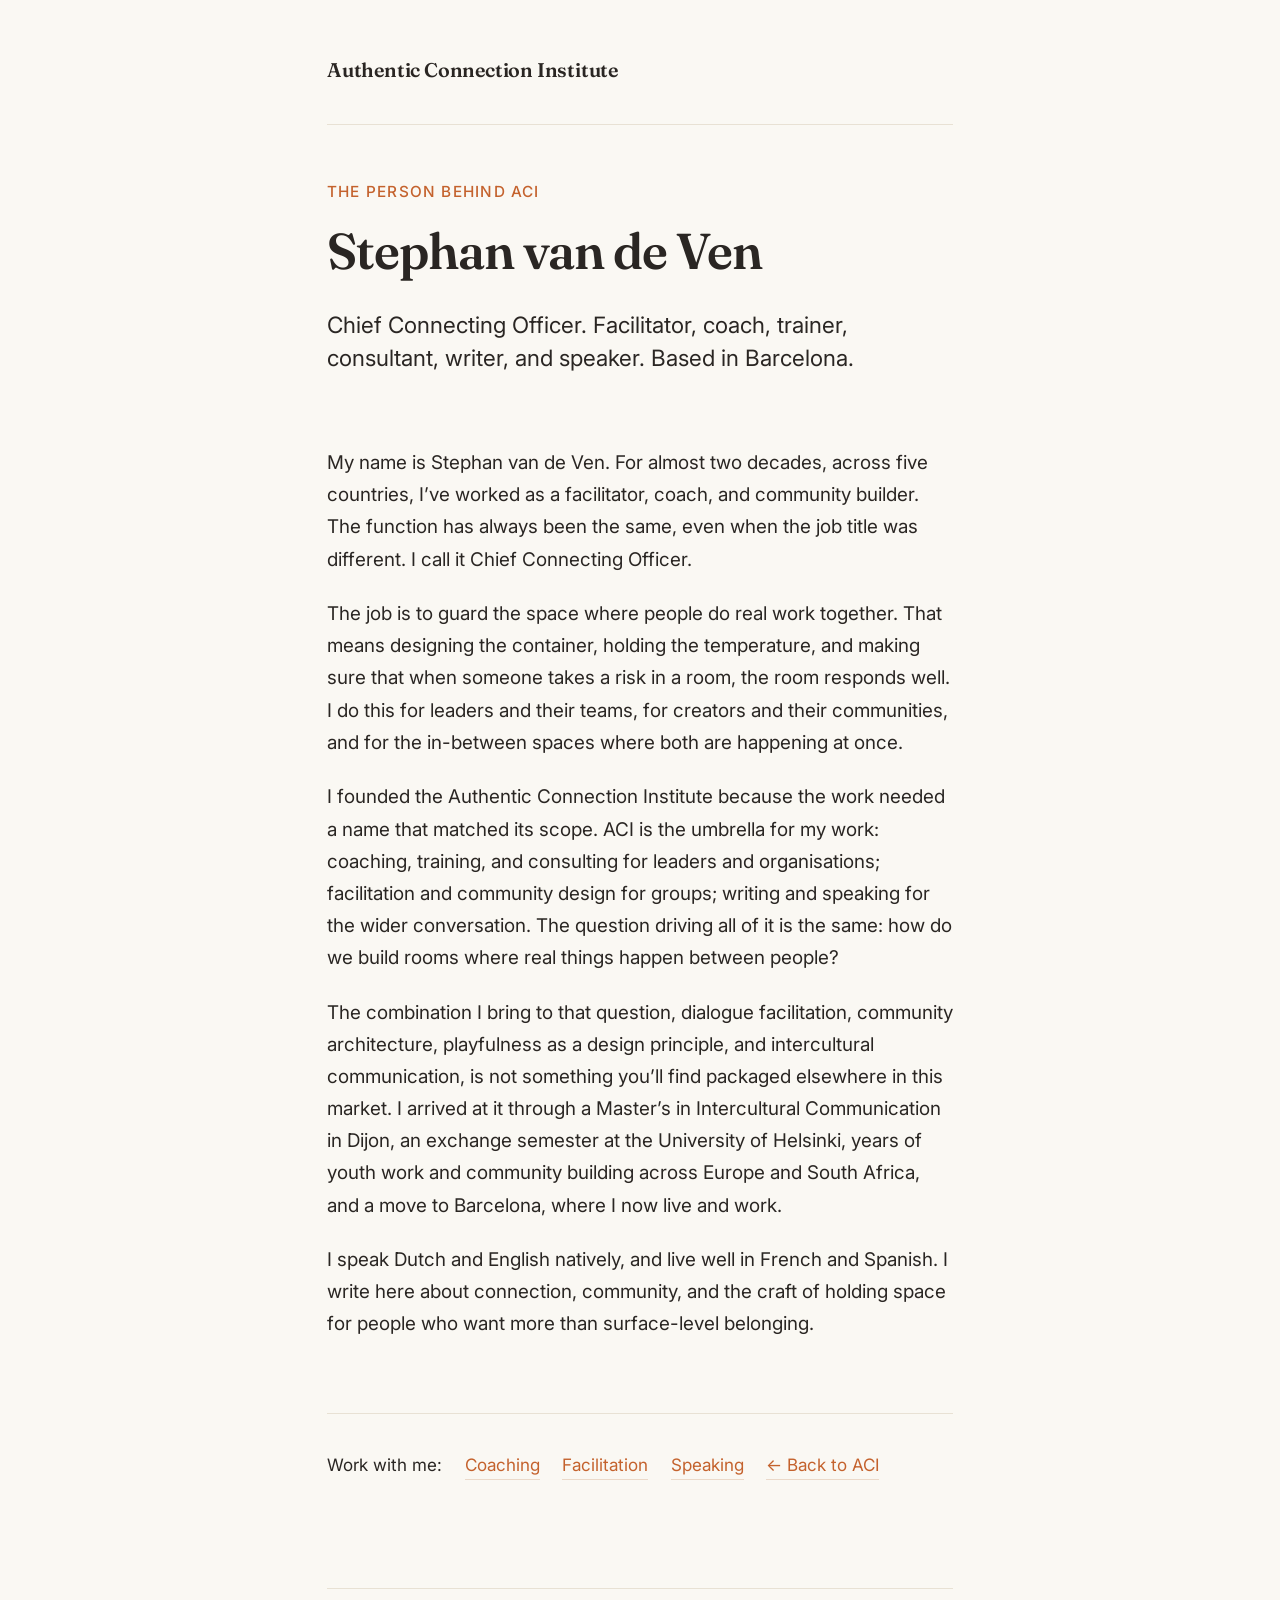
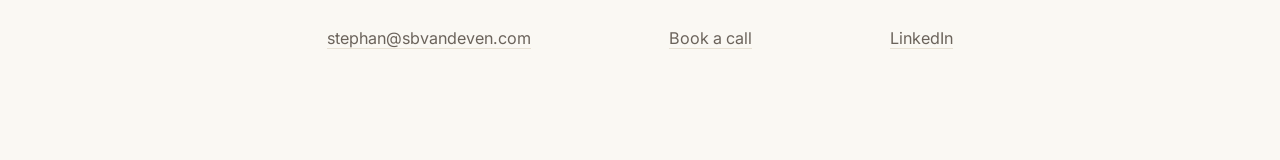
==== about/index.html @ 979ad4c0 "Add About page with author bio and author metadata sitewide - New /about/ page with full bio establi" ====
<!DOCTYPE html>
<html lang="en">
<head>
  <meta charset="UTF-8">
  <meta name="viewport" content="width=device-width, initial-scale=1.0">
  <title>About Stephan van de Ven — Authentic Connection Institute</title>
  <meta name="description" content="Stephan van de Ven is a facilitator, coach, trainer, consultant, and community builder. Founder of the Authentic Connection Institute. Based in Barcelona.">
  <meta name="author" content="Stephan van de Ven">
  <link rel="stylesheet" href="/css/style.css">
</head>
<body>
  <div class="container">

    <header class="site">
      <a class="home" href="/">Authentic Connection Institute</a>
    </header>

    <main>

      <section class="hero">
        <p class="eyebrow">The person behind ACI</p>
        <h1>Stephan van de Ven</h1>
        <p class="lead">Chief Connecting Officer. Facilitator, coach, trainer, consultant, writer, and speaker. Based in Barcelona.</p>
      </section>

      <section>
        <p>My name is Stephan van de Ven. For almost two decades, across five countries, I&rsquo;ve worked as a facilitator, coach, and community builder. The function has always been the same, even when the job title was different. I call it Chief Connecting Officer.</p>

        <p>The job is to guard the space where people do real work together. That means designing the container, holding the temperature, and making sure that when someone takes a risk in a room, the room responds well. I do this for leaders and their teams, for creators and their communities, and for the in-between spaces where both are happening at once.</p>

        <p>I founded the Authentic Connection Institute because the work needed a name that matched its scope. ACI is the umbrella for my work: coaching, training, and consulting for leaders and organisations; facilitation and community design for groups; writing and speaking for the wider conversation. The question driving all of it is the same: how do we build rooms where real things happen between people?</p>

        <p>The combination I bring to that question, dialogue facilitation, community architecture, playfulness as a design principle, and intercultural communication, is not something you&rsquo;ll find packaged elsewhere in this market. I arrived at it through a Master&rsquo;s in Intercultural Communication in Dijon, an exchange semester at the University of Helsinki, years of youth work and community building across Europe and South Africa, and a move to Barcelona, where I now live and work.</p>

        <p>I speak Dutch and English natively, and live well in French and Spanish. I write here about connection, community, and the craft of holding space for people who want more than surface-level belonging.</p>
      </section>

      <nav class="cross-links">
        <span>Work with me:</span>
        <a href="/coaching/">Coaching</a>
        <a href="/facilitation/">Facilitation</a>
        <a href="/speaking/">Speaking</a>
        <a href="/">&larr; Back to ACI</a>
      </nav>

    </main>

    <footer class="site">
      <div>
        <script>var u='stephan',d='sbvandeven.com';document.write('<a href="mailto:'+u+'@'+d+'">'+u+'@'+d+'</a>');</script>
        <noscript>stephan [at] sbvandeven [dot] com</noscript>
      </div>
      <div>
        <a href="https://cal.eu/sbvandeven/connecting-call" target="_blank" rel="noopener">Book a call</a>
      </div>
      <div>
        <a href="https://www.linkedin.com/in/sbvandeven" target="_blank" rel="noopener">LinkedIn</a>
      </div>
    </footer>

  </div>
</body>
</html>
---- css/style.css ----
/* sbvandeven.com — Authentic Connection Institute
   Typography: Fraunces (headings) + Inter (body)
   Palette: warm off-white background, dark warm gray text, one accent
   Reference: maggieappleton.com aesthetic
*/

@import url('https://fonts.googleapis.com/css2?family=Fraunces:ital,opsz,wght@0,9..144,400;0,9..144,500;0,9..144,600;0,9..144,700;1,9..144,400&family=Inter:wght@400;500;600&display=swap');

:root {
  --bg: #FAF8F3;
  --text: #2A2623;
  --muted: #6B635B;
  --accent: #C4622D;
  --accent-soft: #EBD9C9;
  --rule: #E8E1D4;
  --max-width: 680px;
  --max-width-wide: 860px;
}

* {
  box-sizing: border-box;
  margin: 0;
  padding: 0;
}

html {
  font-size: 18px;
  scroll-behavior: smooth;
}

body {
  font-family: 'Inter', -apple-system, BlinkMacSystemFont, sans-serif;
  background: var(--bg);
  color: var(--text);
  line-height: 1.7;
  font-weight: 400;
  -webkit-font-smoothing: antialiased;
  -moz-osx-font-smoothing: grayscale;
}

.container {
  max-width: var(--max-width);
  margin: 0 auto;
  padding: 3rem 1.5rem 6rem;
}

.container-wide {
  max-width: var(--max-width-wide);
}

/* Typography */

h1, h2, h3, h4 {
  font-family: 'Fraunces', Georgia, serif;
  font-weight: 500;
  line-height: 1.15;
  letter-spacing: -0.01em;
  color: var(--text);
}

h1 {
  font-size: 2.8rem;
  font-weight: 600;
  margin-bottom: 1rem;
  letter-spacing: -0.02em;
}

h2 {
  font-size: 1.8rem;
  margin-top: 3rem;
  margin-bottom: 1rem;
}

h3 {
  font-size: 1.3rem;
  margin-top: 2rem;
  margin-bottom: 0.75rem;
  font-weight: 600;
}

p {
  margin-bottom: 1.25rem;
  font-size: 1.05rem;
}

p.lead {
  font-size: 1.25rem;
  line-height: 1.5;
  color: var(--text);
  font-weight: 400;
  margin-bottom: 2rem;
}

em {
  font-style: italic;
}

strong {
  font-weight: 600;
}

/* Links */

a {
  color: var(--accent);
  text-decoration: none;
  border-bottom: 1px solid var(--accent-soft);
  transition: border-color 0.15s ease;
}

a:hover {
  border-bottom-color: var(--accent);
}

/* Site header + footer */

header.site {
  padding-bottom: 2rem;
  border-bottom: 1px solid var(--rule);
  margin-bottom: 3rem;
}

header.site a.home {
  font-family: 'Fraunces', serif;
  font-weight: 600;
  font-size: 1.1rem;
  color: var(--text);
  border: none;
  letter-spacing: -0.01em;
}

header.site a.home:hover {
  color: var(--accent);
}

footer.site {
  margin-top: 6rem;
  padding-top: 2rem;
  border-top: 1px solid var(--rule);
  font-size: 0.9rem;
  color: var(--muted);
  display: flex;
  flex-wrap: wrap;
  gap: 1.5rem;
  justify-content: space-between;
}

footer.site a {
  color: var(--muted);
  border-bottom-color: var(--rule);
}

footer.site a:hover {
  color: var(--accent);
  border-bottom-color: var(--accent);
}

/* Hero */

.hero {
  margin-bottom: 4rem;
}

.hero .eyebrow {
  font-family: 'Inter', sans-serif;
  font-size: 0.85rem;
  font-weight: 500;
  letter-spacing: 0.08em;
  text-transform: uppercase;
  color: var(--accent);
  margin-bottom: 1rem;
}

.hero h1 {
  margin-bottom: 1.5rem;
}

.hero .sketch {
  margin: 2.5rem 0;
  max-width: 100%;
  display: block;
}

/* Belief / goal sections */

section.belief,
section.goal {
  margin-bottom: 3.5rem;
}

section.belief p,
section.goal p {
  font-size: 1.1rem;
}

/* Role portfolio (landing) */

.roles {
  margin-top: 4rem;
}

.roles-grid {
  display: grid;
  grid-template-columns: repeat(auto-fit, minmax(280px, 1fr));
  gap: 1.5rem;
  margin-top: 2rem;
}

.role-card {
  display: block;
  padding: 1.75rem;
  background: #fff;
  border: 1px solid var(--rule);
  border-radius: 6px;
  text-decoration: none;
  color: var(--text);
  border-bottom: 1px solid var(--rule);
  transition: border-color 0.15s ease, transform 0.15s ease;
}

.role-card:hover {
  border-color: var(--accent);
  transform: translateY(-2px);
}

.role-card h3 {
  font-family: 'Fraunces', serif;
  font-size: 1.4rem;
  font-weight: 600;
  margin: 0 0 0.5rem 0;
  color: var(--text);
}

.role-card p {
  font-size: 0.98rem;
  color: var(--muted);
  margin: 0;
}

/* CTA button */

.cta {
  display: inline-block;
  margin-top: 2rem;
  padding: 0.85rem 1.75rem;
  background: var(--accent);
  color: #fff;
  border: none;
  border-radius: 4px;
  font-family: 'Inter', sans-serif;
  font-size: 1rem;
  font-weight: 500;
  letter-spacing: 0.01em;
  transition: background-color 0.15s ease;
}

.cta:hover {
  background: #A34E21;
  color: #fff;
}

/* Role page — cross-links nav at bottom */

.cross-links {
  margin-top: 4rem;
  padding-top: 2rem;
  border-top: 1px solid var(--rule);
  display: flex;
  flex-wrap: wrap;
  gap: 1.25rem;
  font-size: 0.95rem;
}

/* Responsive */

@media (max-width: 640px) {
  html { font-size: 17px; }
  .container { padding: 2rem 1.25rem 4rem; }
  h1 { font-size: 2.1rem; }
  h2 { font-size: 1.5rem; }
  p.lead { font-size: 1.1rem; }
  .roles-grid { grid-template-columns: 1fr; }
}
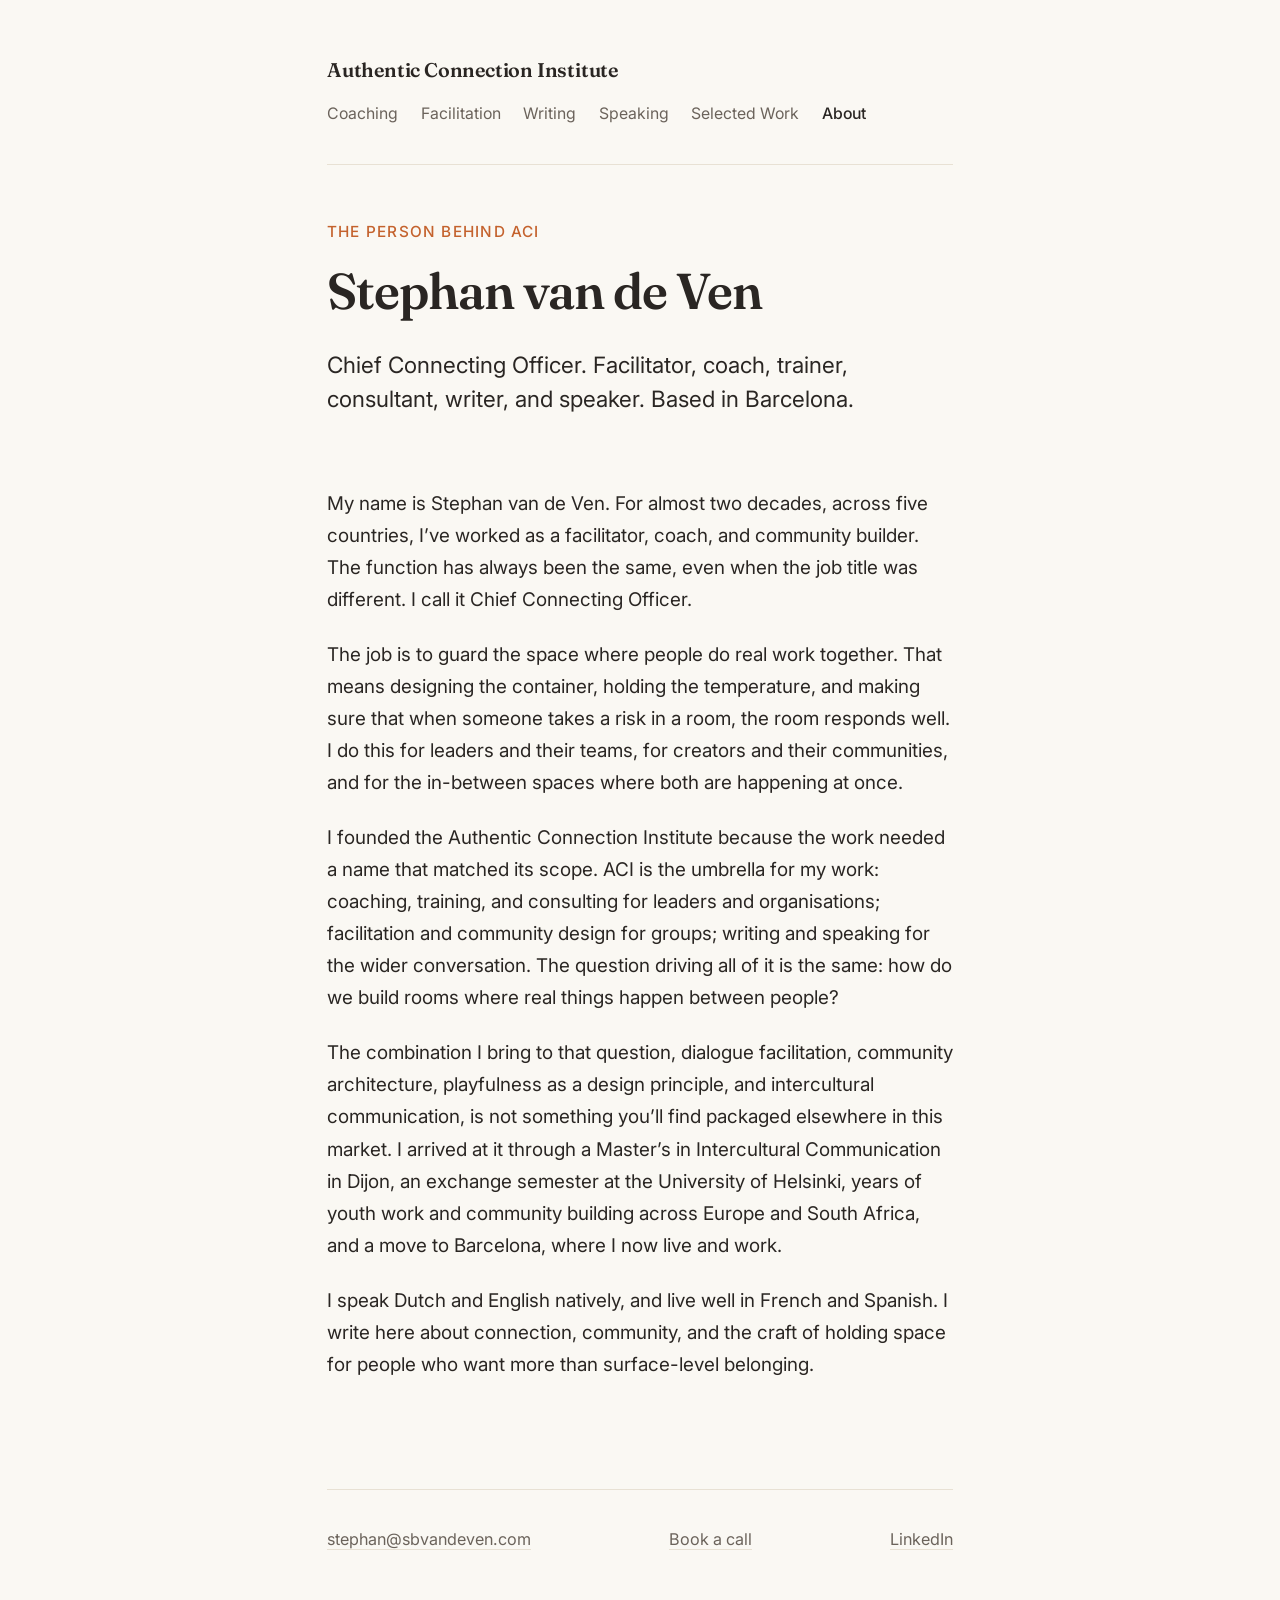
==== commit 73206c66: "Add persistent header nav across all pages Replaces the per-page cross-links footer nav with a singl" ====
--- a/about/index.html
+++ b/about/index.html
@@ -6,6 +6,7 @@
   <title>About Stephan van de Ven — Authentic Connection Institute</title>
   <meta name="description" content="Stephan van de Ven is a facilitator, coach, trainer, consultant, and community builder. Founder of the Authentic Connection Institute. Based in Barcelona.">
   <meta name="author" content="Stephan van de Ven">
+  <meta property="og:image" content="https://sbvandeven.com/images/stephan-van-de-ven.jpg">
   <link rel="stylesheet" href="/css/style.css">
 </head>
 <body>
@@ -13,6 +14,14 @@
 
     <header class="site">
       <a class="home" href="/">Authentic Connection Institute</a>
+      <nav class="site-nav">
+        <a href="/coaching/">Coaching</a>
+        <a href="/facilitation/">Facilitation</a>
+        <a href="/writing/">Writing</a>
+        <a href="/speaking/">Speaking</a>
+        <a href="/case-studies/">Selected Work</a>
+        <a href="/about/" aria-current="page">About</a>
+      </nav>
     </header>
 
     <main>
@@ -35,14 +44,6 @@
         <p>I speak Dutch and English natively, and live well in French and Spanish. I write here about connection, community, and the craft of holding space for people who want more than surface-level belonging.</p>
       </section>
 
-      <nav class="cross-links">
-        <span>Work with me:</span>
-        <a href="/coaching/">Coaching</a>
-        <a href="/facilitation/">Facilitation</a>
-        <a href="/speaking/">Speaking</a>
-        <a href="/">&larr; Back to ACI</a>
-      </nav>
-
     </main>
 
     <footer class="site">
--- a/css/style.css
+++ b/css/style.css
@@ -118,6 +118,11 @@
   padding-bottom: 2rem;
   border-bottom: 1px solid var(--rule);
   margin-bottom: 3rem;
+  display: flex;
+  justify-content: space-between;
+  align-items: baseline;
+  flex-wrap: wrap;
+  gap: 0.75rem 1.5rem;
 }
 
 header.site a.home {
@@ -131,6 +136,28 @@
 
 header.site a.home:hover {
   color: var(--accent);
+}
+
+.site-nav {
+  display: flex;
+  flex-wrap: wrap;
+  gap: 0.25rem 1.25rem;
+  align-items: baseline;
+}
+
+.site-nav a {
+  font-size: 0.88rem;
+  color: var(--muted);
+  border: none;
+}
+
+.site-nav a:hover {
+  color: var(--accent);
+}
+
+.site-nav a[aria-current="page"] {
+  color: var(--text);
+  font-weight: 500;
 }
 
 footer.site {
@@ -259,16 +286,63 @@
   color: #fff;
 }
 
-/* Role page — cross-links nav at bottom */
-
-.cross-links {
-  margin-top: 4rem;
-  padding-top: 2rem;
-  border-top: 1px solid var(--rule);
-  display: flex;
-  flex-wrap: wrap;
-  gap: 1.25rem;
-  font-size: 0.95rem;
+/* Video embed — responsive 16:9 */
+
+.video-embed {
+  position: relative;
+  padding-bottom: 56.25%;
+  margin: 2rem 0;
+  border-radius: 6px;
+  overflow: hidden;
+  background: #000;
+}
+
+.video-embed iframe {
+  position: absolute;
+  top: 0;
+  left: 0;
+  width: 100%;
+  height: 100%;
+  border: none;
+}
+
+.video-caption {
+  font-size: 0.88rem;
+  color: var(--muted);
+  margin-top: -1rem;
+  margin-bottom: 2rem;
+}
+
+/* Case study meta tag */
+
+.case-study-tag {
+  font-size: 0.88rem;
+  color: var(--muted);
+  margin-bottom: 1.5rem;
+  letter-spacing: 0.03em;
+}
+
+/* Testimonial block */
+
+.testimonial {
+  border-left: 3px solid var(--accent);
+  padding: 1rem 1.5rem;
+  margin: 2.5rem 0;
+  background: #fff;
+  border-radius: 0 6px 6px 0;
+}
+
+.testimonial p {
+  font-style: italic;
+  font-size: 1.05rem;
+  color: var(--text);
+  margin-bottom: 0.5rem;
+}
+
+.testimonial cite {
+  font-size: 0.9rem;
+  color: var(--muted);
+  font-style: normal;
 }
 
 /* Responsive */
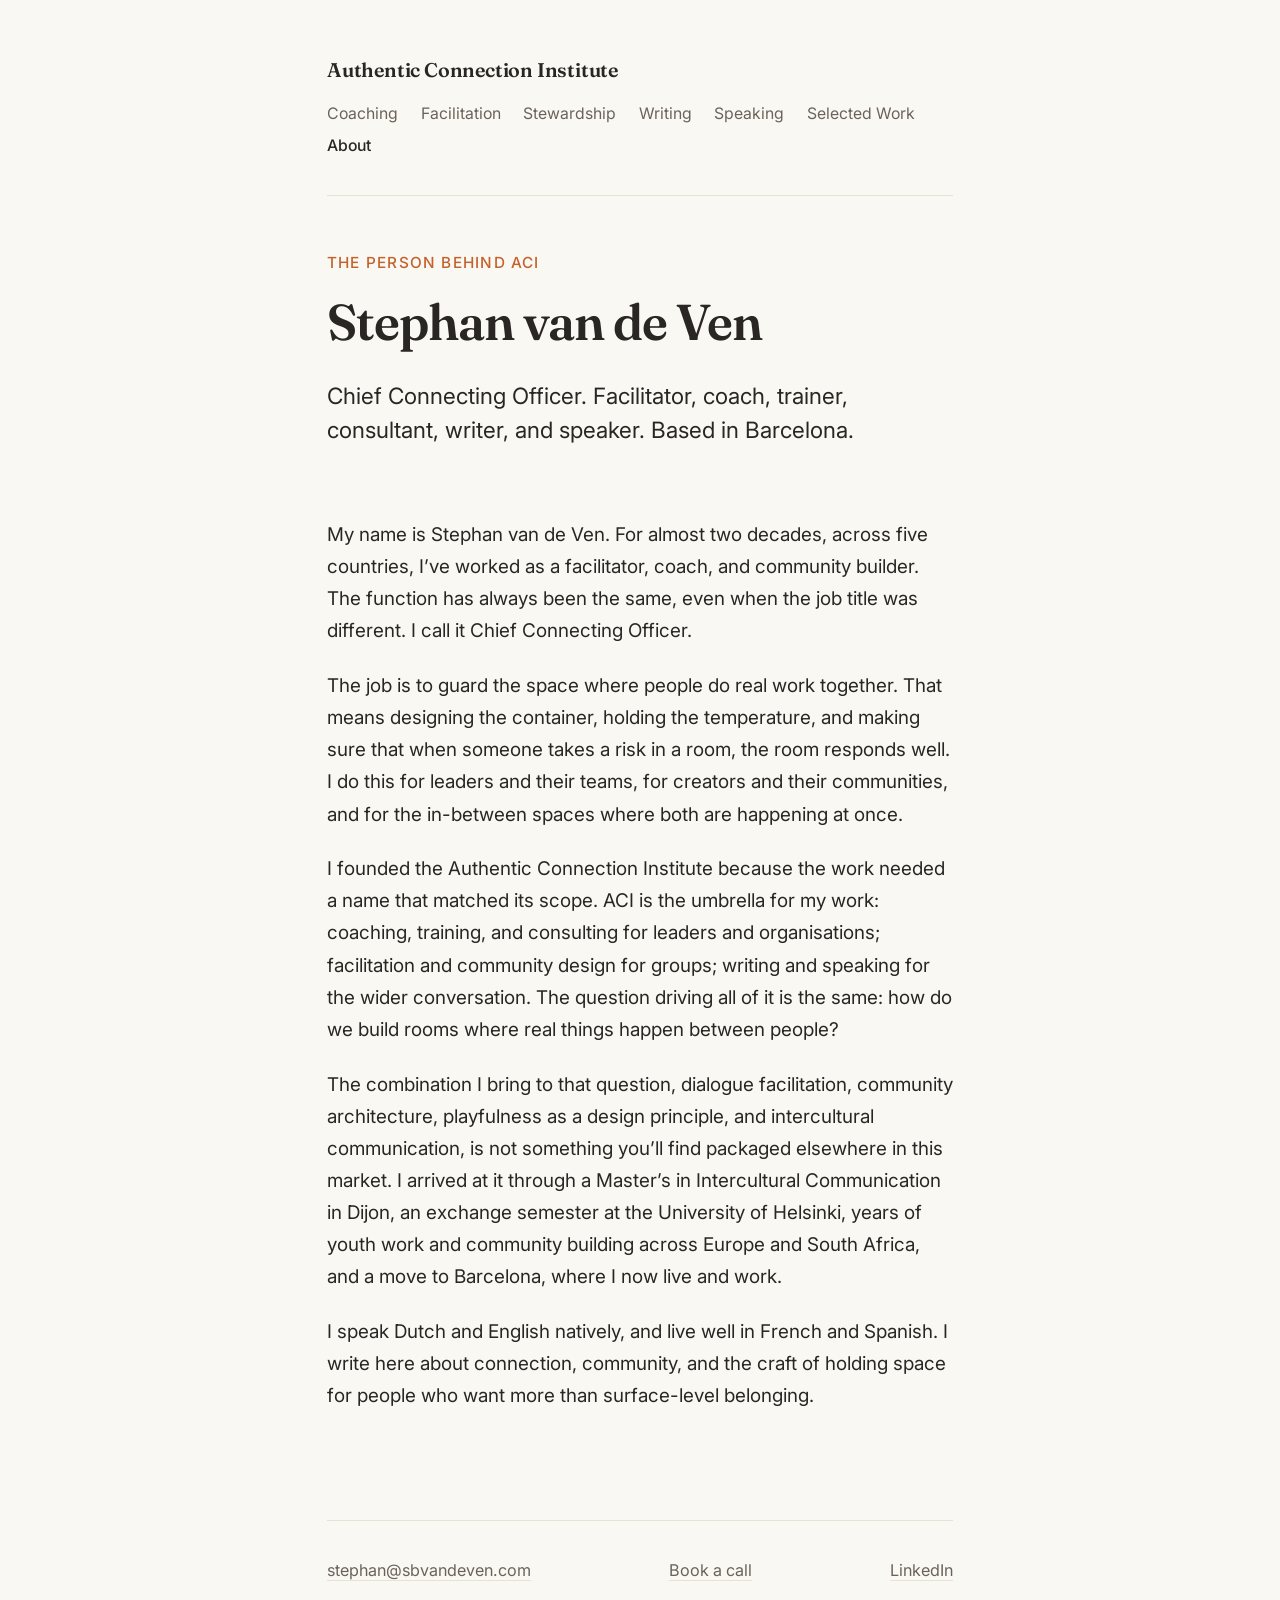
==== commit 23e9558d: "Add Community Stewardship page as sixth role Full page covering the Architect/Steward distinction, a" ====
--- a/about/index.html
+++ b/about/index.html
@@ -17,6 +17,7 @@
       <nav class="site-nav">
         <a href="/coaching/">Coaching</a>
         <a href="/facilitation/">Facilitation</a>
+        <a href="/community-stewardship/">Stewardship</a>
         <a href="/writing/">Writing</a>
         <a href="/speaking/">Speaking</a>
         <a href="/case-studies/">Selected Work</a>
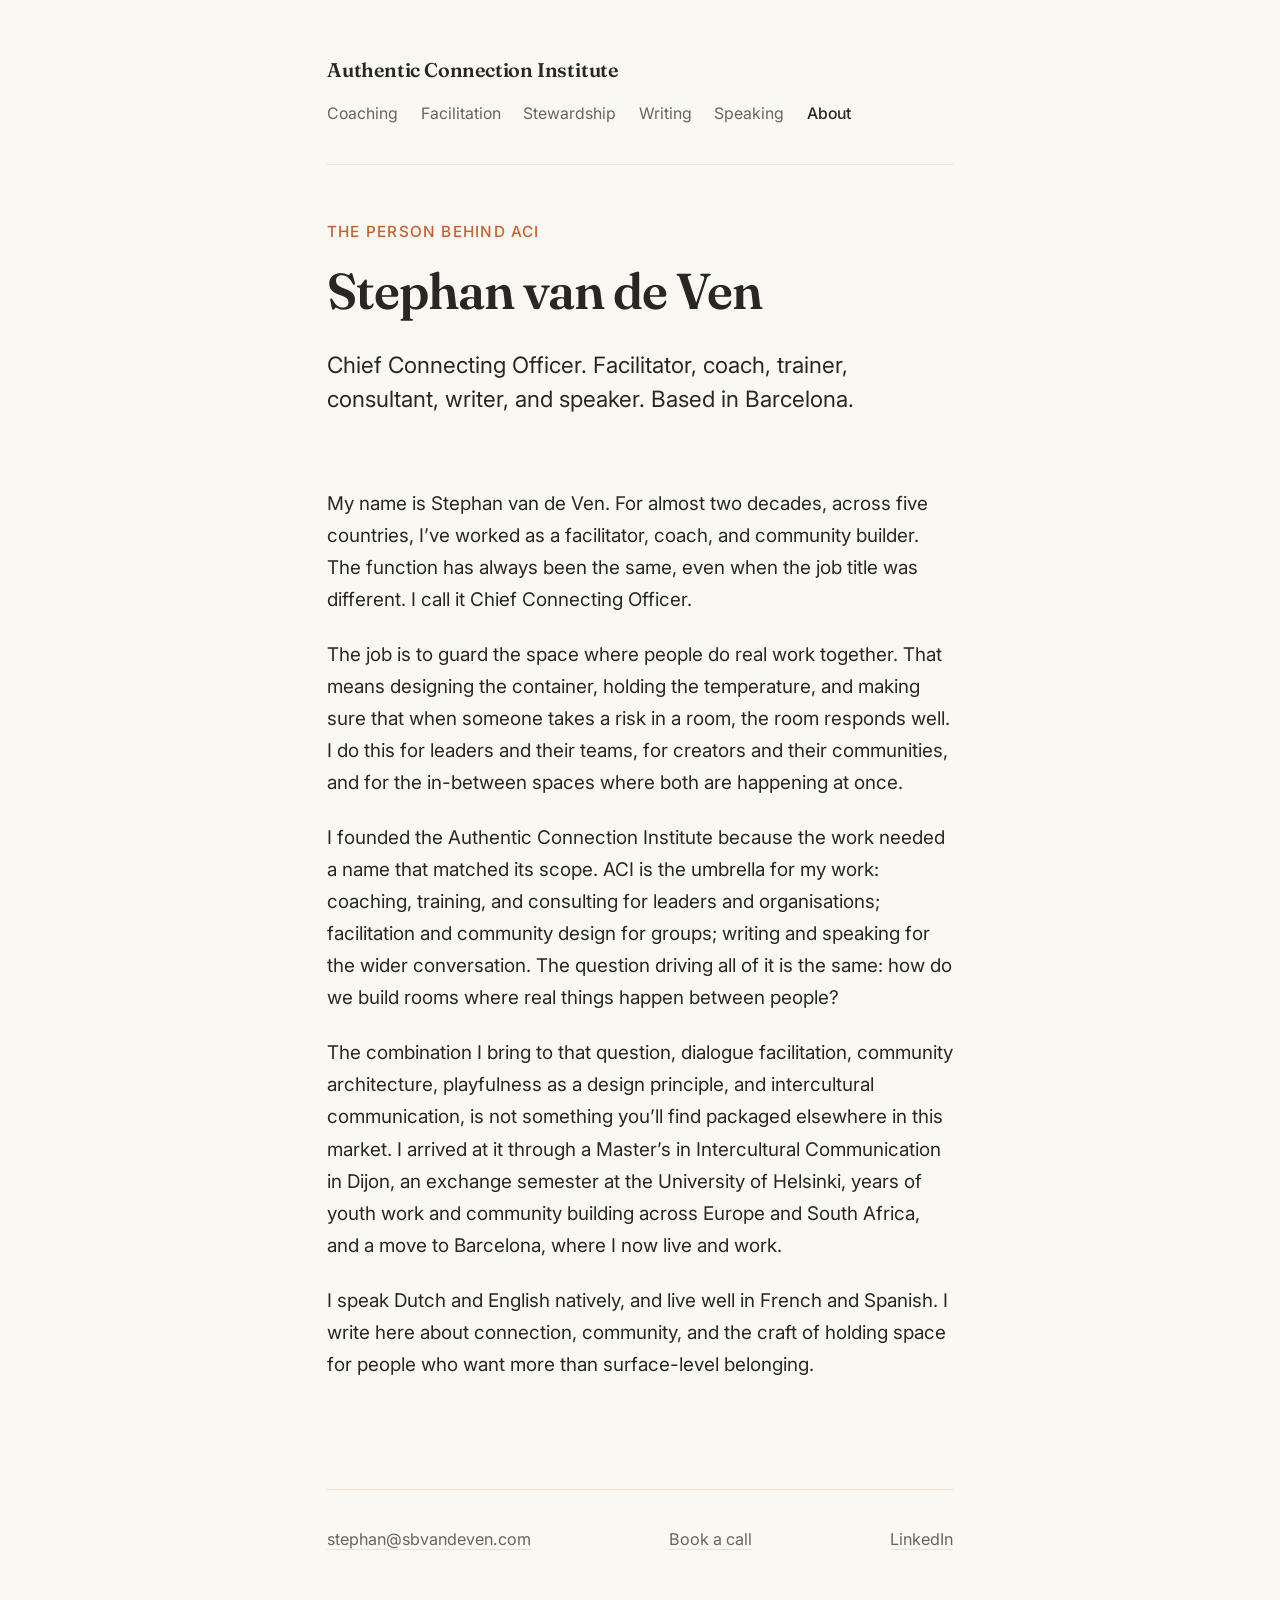
==== commit 1501c700: "Consolidate case studies into community stewardship Zsolt case study moved from /case-studies/ into " ====
--- a/about/index.html
+++ b/about/index.html
@@ -20,7 +20,7 @@
         <a href="/community-stewardship/">Stewardship</a>
         <a href="/writing/">Writing</a>
         <a href="/speaking/">Speaking</a>
-        <a href="/case-studies/">Selected Work</a>
+        
         <a href="/about/" aria-current="page">About</a>
       </nav>
     </header>
@@ -61,5 +61,6 @@
     </footer>
 
   </div>
+<script data-goatcounter="https://sbvandeven.goatcounter.com/count" async src="//gc.zgo.at/count.js"></script>
 </body>
 </html>
--- a/css/style.css
+++ b/css/style.css
@@ -261,6 +261,59 @@
 .role-card p {
   font-size: 0.98rem;
   color: var(--muted);
+  margin: 0;
+}
+
+/* Article pages */
+
+.post-meta {
+  font-size: 0.85rem;
+  color: var(--muted);
+  letter-spacing: 0.05em;
+  text-transform: uppercase;
+  margin-bottom: 1rem;
+}
+
+.post-subtitle {
+  font-size: 1.15rem;
+  color: var(--muted);
+  margin-top: 0.5rem;
+  font-style: italic;
+}
+
+.post-body hr {
+  border: none;
+  border-top: 1px solid var(--rule);
+  margin: 3rem 0;
+}
+
+.post-body h2 {
+  margin-top: 3rem;
+}
+
+.post-footer {
+  margin-top: 4rem;
+  padding-top: 2rem;
+  border-top: 1px solid var(--rule);
+  font-size: 0.95rem;
+  color: var(--muted);
+}
+
+.writing-list {
+  display: flex;
+  flex-direction: column;
+  gap: 2.5rem;
+  margin-top: 1.5rem;
+}
+
+.writing-entry h3 {
+  margin: 0.25rem 0 0.5rem;
+  font-size: 1.2rem;
+}
+
+.writing-entry p:last-child {
+  color: var(--muted);
+  font-size: 0.98rem;
   margin: 0;
 }
 
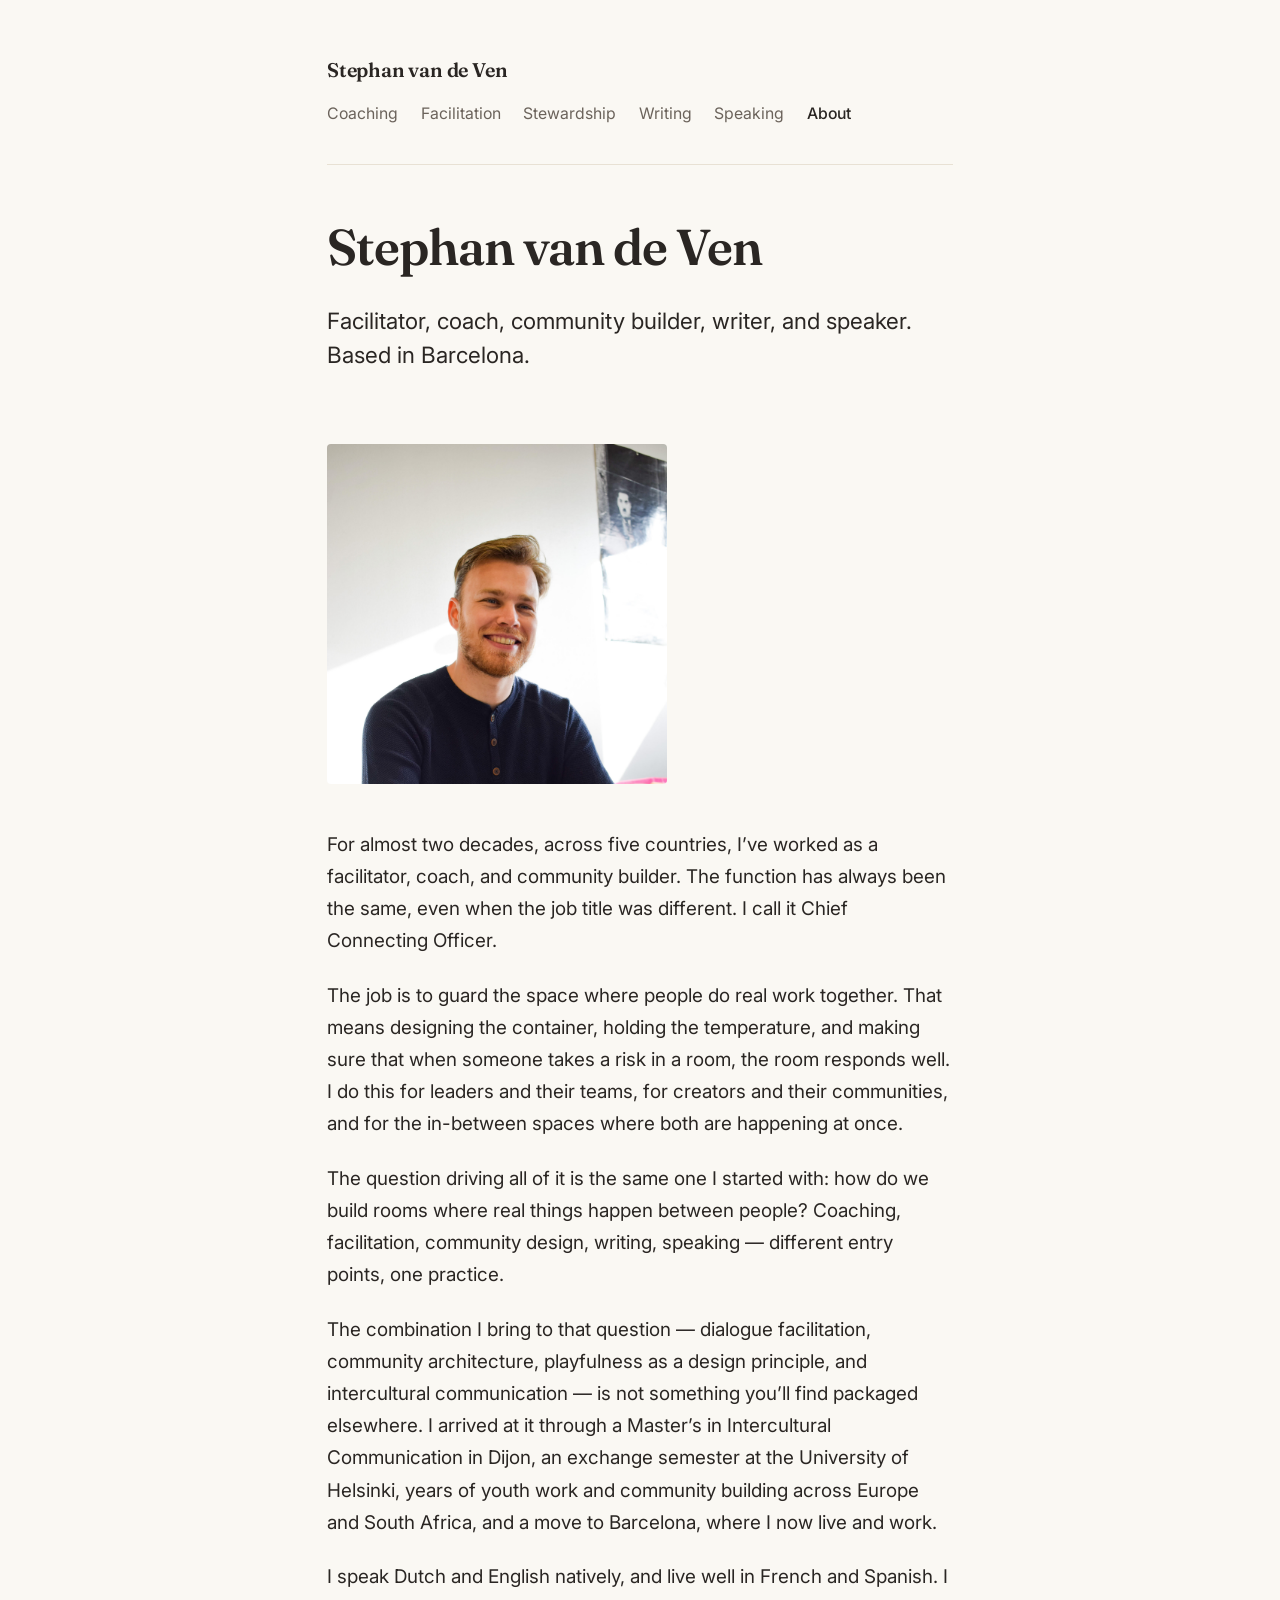
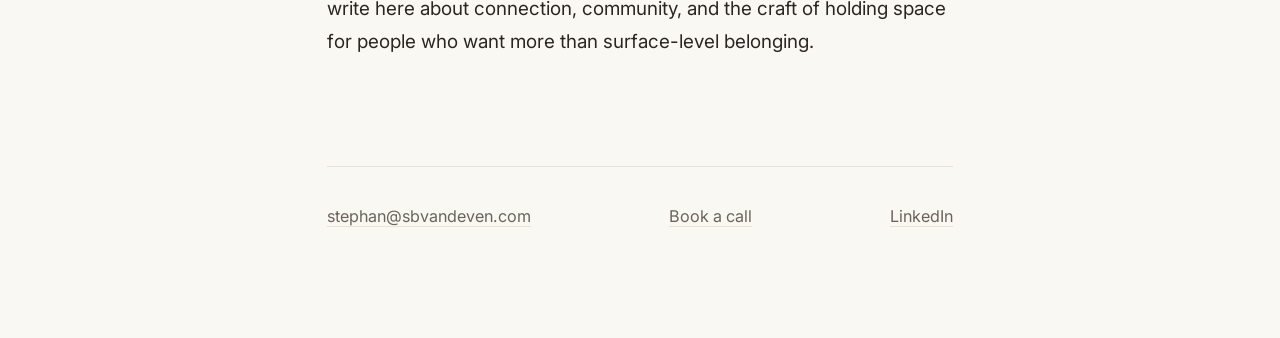
==== commit 00b117f5: "Replace ACI brand with Stephan van de Ven sitewide All "Authentic Connection Institute" and "ACI" re" ====
--- a/about/index.html
+++ b/about/index.html
@@ -3,8 +3,8 @@
 <head>
   <meta charset="UTF-8">
   <meta name="viewport" content="width=device-width, initial-scale=1.0">
-  <title>About Stephan van de Ven — Authentic Connection Institute</title>
-  <meta name="description" content="Stephan van de Ven is a facilitator, coach, trainer, consultant, and community builder. Founder of the Authentic Connection Institute. Based in Barcelona.">
+  <title>About Stephan van de Ven</title>
+  <meta name="description" content="Stephan van de Ven — facilitator, coach, community builder, writer, and speaker. Based in Barcelona. Almost two decades guarding the space where people do real work together.">
   <meta name="author" content="Stephan van de Ven">
   <meta property="og:image" content="https://sbvandeven.com/images/stephan-van-de-ven.jpg">
   <link rel="stylesheet" href="/css/style.css">
@@ -13,14 +13,13 @@
   <div class="container">
 
     <header class="site">
-      <a class="home" href="/">Authentic Connection Institute</a>
+      <a class="home" href="/">Stephan van de Ven</a>
       <nav class="site-nav">
         <a href="/coaching/">Coaching</a>
         <a href="/facilitation/">Facilitation</a>
         <a href="/community-stewardship/">Stewardship</a>
         <a href="/writing/">Writing</a>
         <a href="/speaking/">Speaking</a>
-        
         <a href="/about/" aria-current="page">About</a>
       </nav>
     </header>
@@ -28,19 +27,22 @@
     <main>
 
       <section class="hero">
-        <p class="eyebrow">The person behind ACI</p>
         <h1>Stephan van de Ven</h1>
-        <p class="lead">Chief Connecting Officer. Facilitator, coach, trainer, consultant, writer, and speaker. Based in Barcelona.</p>
+        <p class="lead">Facilitator, coach, community builder, writer, and speaker. Based in Barcelona.</p>
       </section>
 
-      <section>
-        <p>My name is Stephan van de Ven. For almost two decades, across five countries, I&rsquo;ve worked as a facilitator, coach, and community builder. The function has always been the same, even when the job title was different. I call it Chief Connecting Officer.</p>
+      <section class="about-body">
+        <figure class="portrait">
+          <img src="/images/stephan-van-de-ven.jpg" alt="Stephan van de Ven">
+        </figure>
+
+        <p>For almost two decades, across five countries, I&rsquo;ve worked as a facilitator, coach, and community builder. The function has always been the same, even when the job title was different. I call it Chief Connecting Officer.</p>
 
         <p>The job is to guard the space where people do real work together. That means designing the container, holding the temperature, and making sure that when someone takes a risk in a room, the room responds well. I do this for leaders and their teams, for creators and their communities, and for the in-between spaces where both are happening at once.</p>
 
-        <p>I founded the Authentic Connection Institute because the work needed a name that matched its scope. ACI is the umbrella for my work: coaching, training, and consulting for leaders and organisations; facilitation and community design for groups; writing and speaking for the wider conversation. The question driving all of it is the same: how do we build rooms where real things happen between people?</p>
+        <p>The question driving all of it is the same one I started with: how do we build rooms where real things happen between people? Coaching, facilitation, community design, writing, speaking &mdash; different entry points, one practice.</p>
 
-        <p>The combination I bring to that question, dialogue facilitation, community architecture, playfulness as a design principle, and intercultural communication, is not something you&rsquo;ll find packaged elsewhere in this market. I arrived at it through a Master&rsquo;s in Intercultural Communication in Dijon, an exchange semester at the University of Helsinki, years of youth work and community building across Europe and South Africa, and a move to Barcelona, where I now live and work.</p>
+        <p>The combination I bring to that question &mdash; dialogue facilitation, community architecture, playfulness as a design principle, and intercultural communication &mdash; is not something you&rsquo;ll find packaged elsewhere. I arrived at it through a Master&rsquo;s in Intercultural Communication in Dijon, an exchange semester at the University of Helsinki, years of youth work and community building across Europe and South Africa, and a move to Barcelona, where I now live and work.</p>
 
         <p>I speak Dutch and English natively, and live well in French and Spanish. I write here about connection, community, and the craft of holding space for people who want more than surface-level belonging.</p>
       </section>
--- a/css/style.css
+++ b/css/style.css
@@ -1,4 +1,4 @@
-/* sbvandeven.com — Authentic Connection Institute
+/* sbvandeven.com — Stephan van de Ven
    Typography: Fraunces (headings) + Inter (body)
    Palette: warm off-white background, dark warm gray text, one accent
    Reference: maggieappleton.com aesthetic
@@ -398,6 +398,19 @@
   font-style: normal;
 }
 
+/* About page */
+
+.portrait {
+  margin: 0 0 2.5rem 0;
+}
+
+.portrait img {
+  width: 100%;
+  max-width: 340px;
+  border-radius: 4px;
+  display: block;
+}
+
 /* Responsive */
 
 @media (max-width: 640px) {
